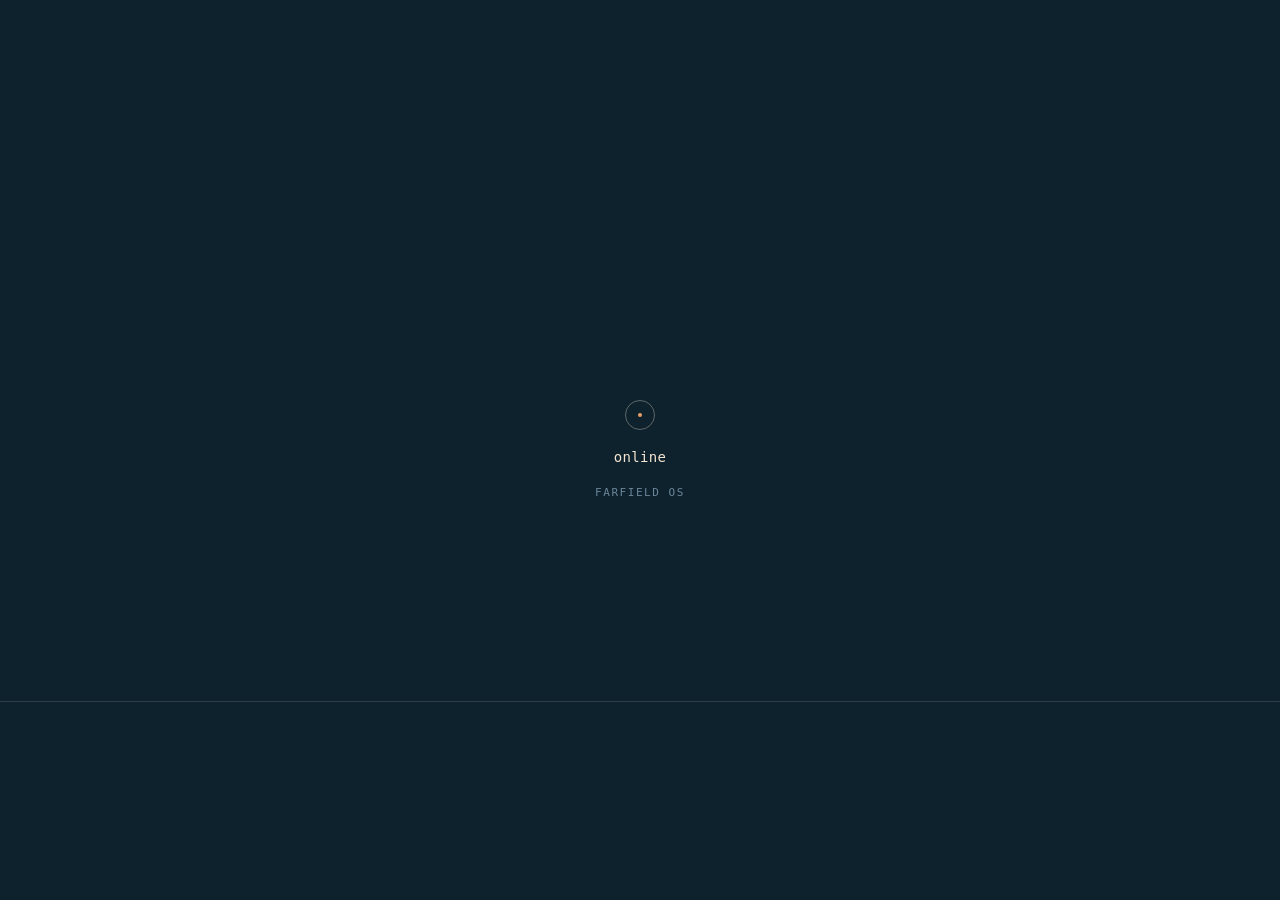
==== stack/homepage/index.html @ 6f4c8341 "rebrand: gnar → farfield os The bootstrap is now farfield os, styled per farfield's docs/BRAND.md ("" ====
<!doctype html>
<html lang="en">
<head>
    <meta charset="utf-8">
    <meta name="viewport" content="width=device-width, initial-scale=1">
    <title>online</title>
    <link rel="icon" href="data:image/svg+xml,<svg%20xmlns='http://www.w3.org/2000/svg'%20viewBox='0%200%2064%2064'><rect%20width='64'%20height='64'%20rx='12'%20fill='%230e222d'/><circle%20cx='32'%20cy='32'%20r='13'%20fill='none'%20stroke='%23f3e5d1'%20stroke-width='2'%20opacity='.8'/><circle%20cx='32'%20cy='32'%20r='3.5'%20fill='%23e59f67'/></svg>">
    <!-- farfield os default homepage — Deep Space field, one small signal.
         Self-contained: system mono stack, no font CDN. -->
    <style>
        html, body {
            margin: 0;
            height: 100%;
            background: #0e222d;
            color: #f3e5d1;
            font: 14px/1.4 "IBM Plex Mono", ui-monospace, SFMono-Regular, Menlo, Consolas, monospace;
        }
        main {
            position: relative;
            height: 100%;
            display: flex;
            flex-direction: column;
            align-items: center;
            justify-content: center;
            gap: 18px;
            overflow: hidden;
        }
        /* signal in field — a point inside one thin circle */
        .signal {
            width: 28px;
            height: 28px;
            border: 1px solid rgba(243, 229, 209, 0.35);
            border-radius: 50%;
            display: flex;
            align-items: center;
            justify-content: center;
        }
        .signal i {
            width: 4px;
            height: 4px;
            border-radius: 50%;
            background: #e59f67;
            animation: beacon 8s ease-in-out infinite;
        }
        .status { letter-spacing: 0.02em; }
        .meta {
            font-size: 11px;
            text-transform: uppercase;
            letter-spacing: 0.14em;
            color: #6a8699;
        }
        /* low horizon */
        .horizon {
            position: absolute;
            left: 0;
            right: 0;
            bottom: 22%;
            border-top: 1px solid rgba(243, 229, 209, 0.14);
        }
        @keyframes beacon {
            0%, 88%, 100% { opacity: 0.55; }
            94% { opacity: 1; }
        }
        @media (prefers-reduced-motion: reduce) {
            .signal i { animation: none; }
        }
    </style>
</head>
<body>
    <main>
        <div class="horizon"></div>
        <div class="signal"><i></i></div>
        <div class="status">online</div>
        <div class="meta">farfield os</div>
    </main>
</body>
</html>
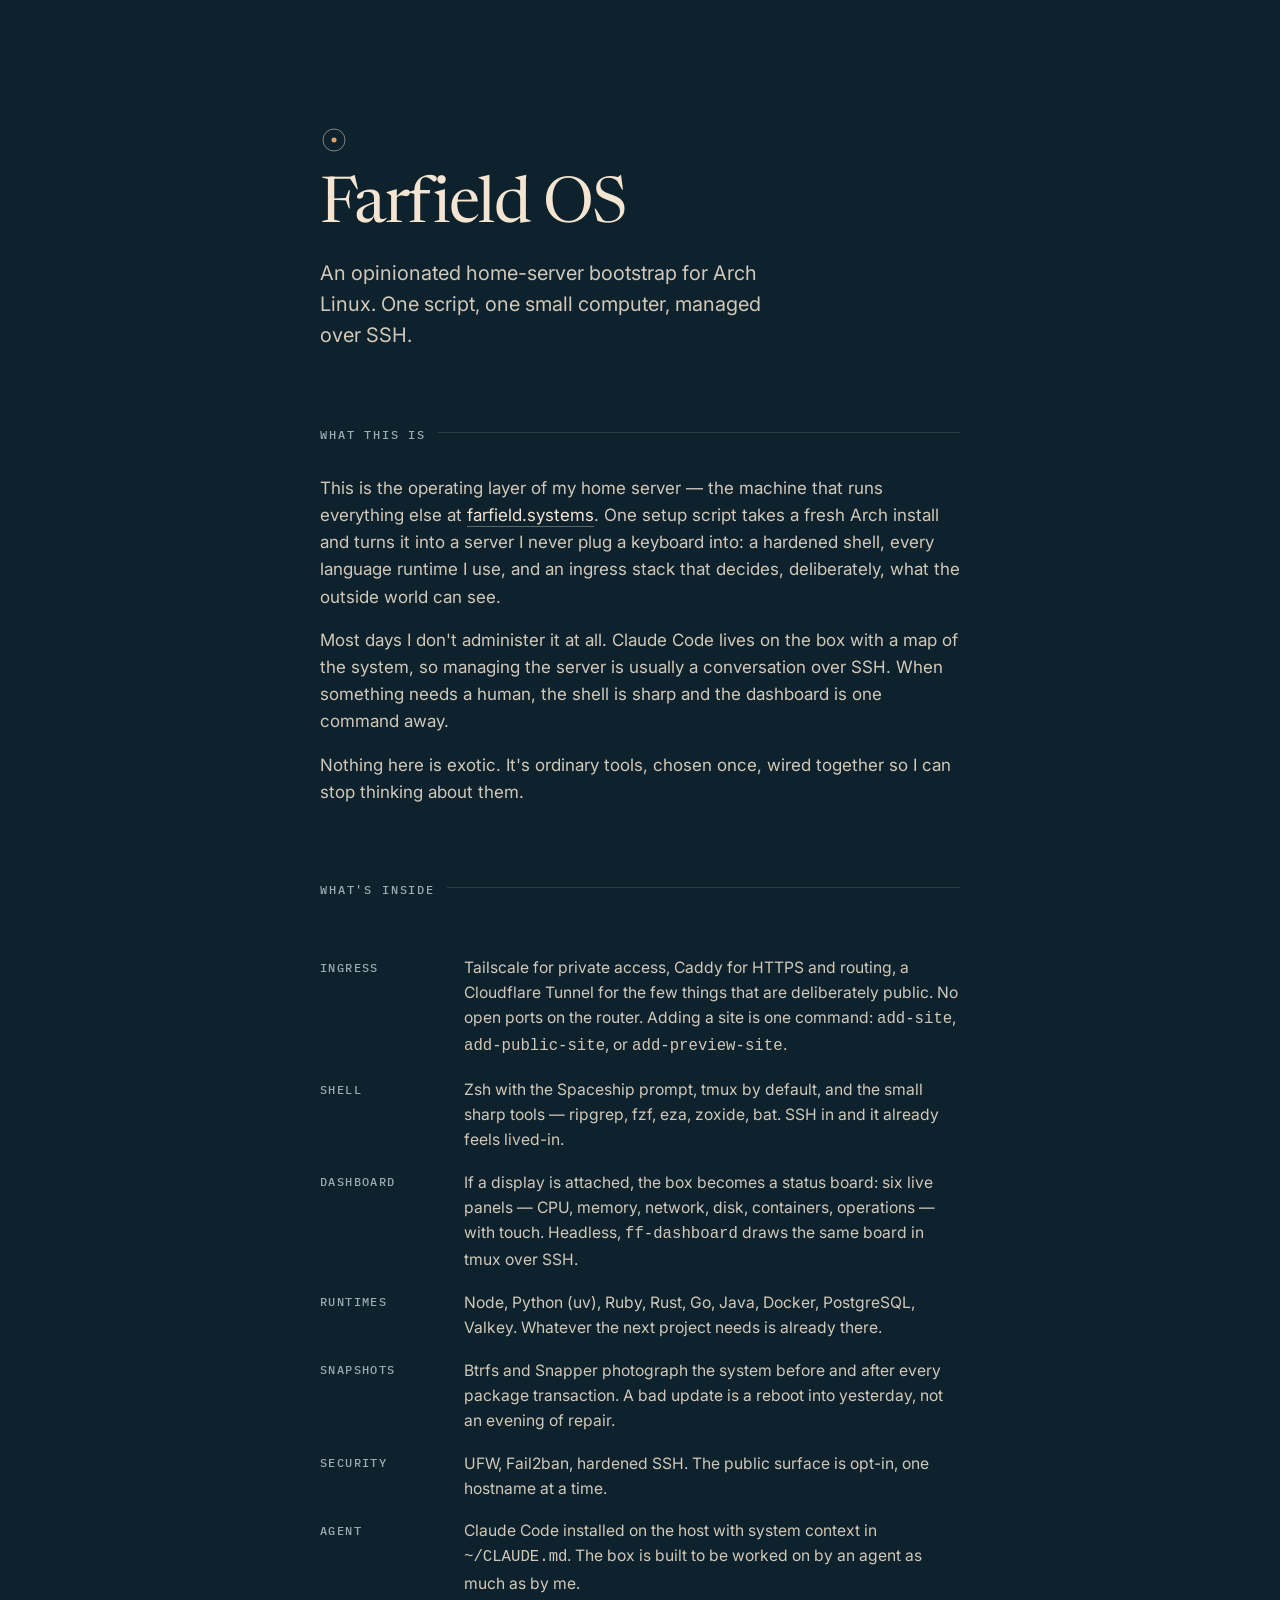
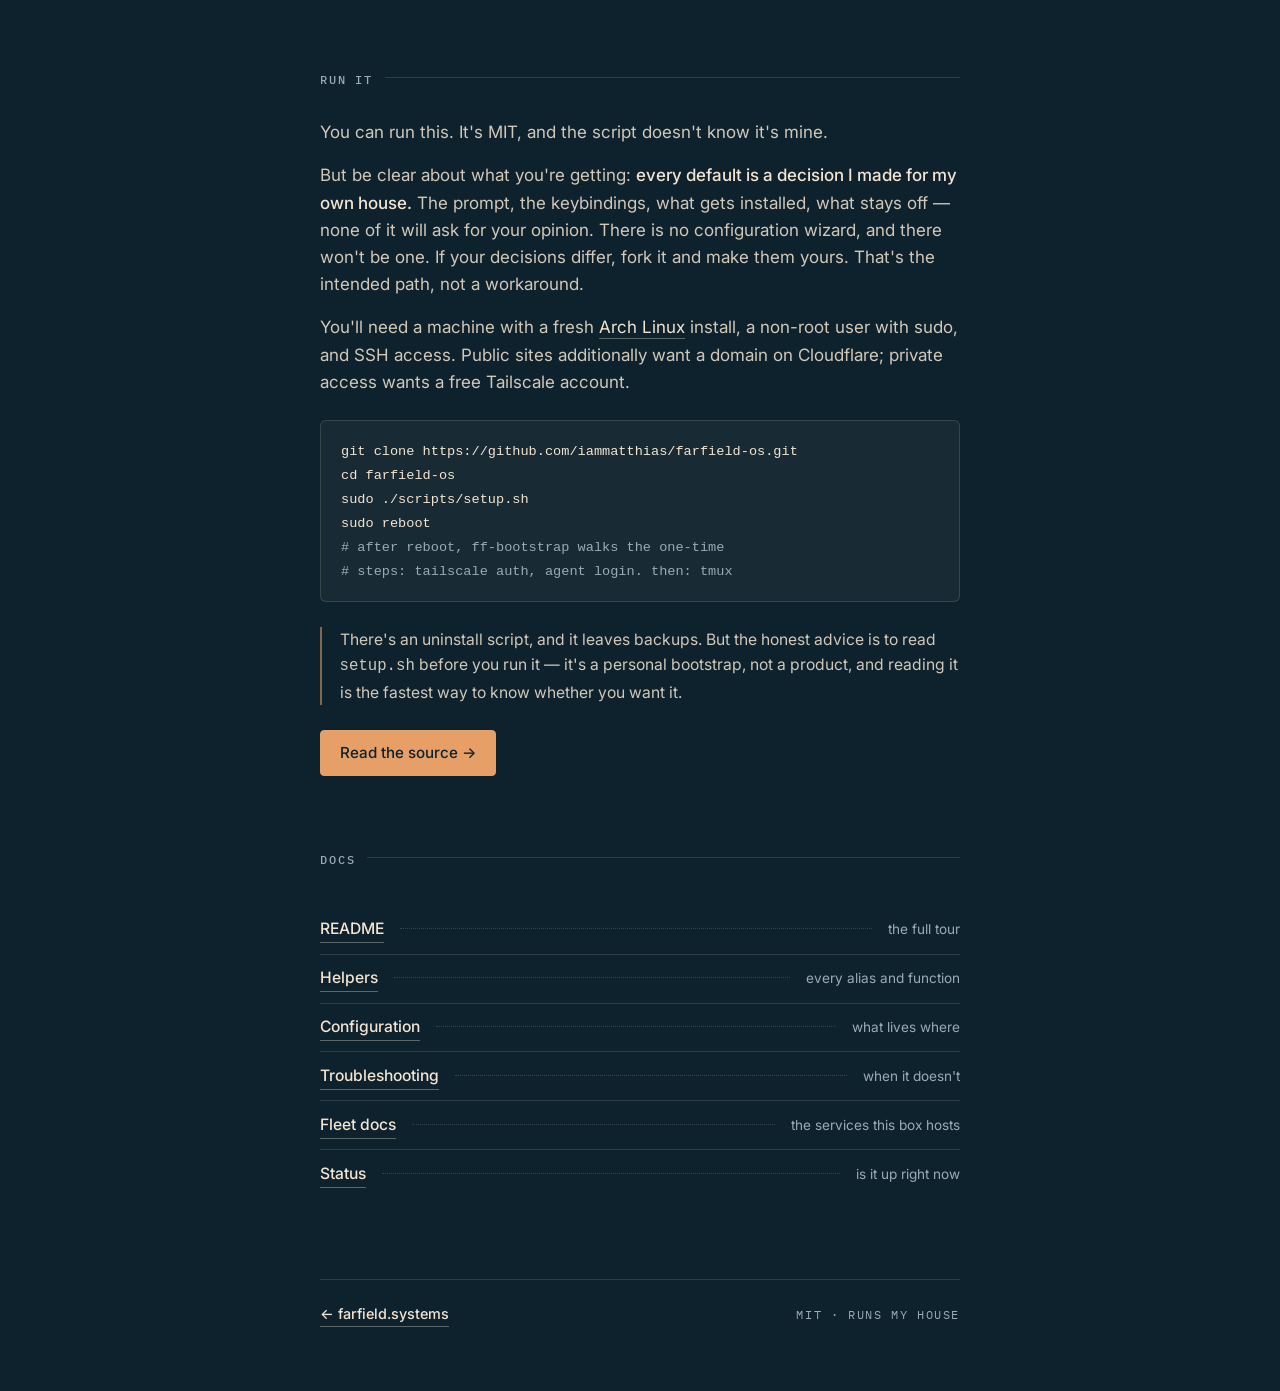
==== commit 1b39c948: "homepage: proper Farfield OS intro for os.farfield.systems Written by the farfield session in Matthi" ====
--- a/stack/homepage/index.html
+++ b/stack/homepage/index.html
@@ -1,77 +1,241 @@
-<!doctype html>
+<!DOCTYPE html>
 <html lang="en">
 <head>
-    <meta charset="utf-8">
-    <meta name="viewport" content="width=device-width, initial-scale=1">
-    <title>online</title>
-    <link rel="icon" href="data:image/svg+xml,<svg%20xmlns='http://www.w3.org/2000/svg'%20viewBox='0%200%2064%2064'><rect%20width='64'%20height='64'%20rx='12'%20fill='%230e222d'/><circle%20cx='32'%20cy='32'%20r='13'%20fill='none'%20stroke='%23f3e5d1'%20stroke-width='2'%20opacity='.8'/><circle%20cx='32'%20cy='32'%20r='3.5'%20fill='%23e59f67'/></svg>">
-    <!-- farfield os default homepage — Deep Space field, one small signal.
-         Self-contained: system mono stack, no font CDN. -->
-    <style>
-        html, body {
-            margin: 0;
-            height: 100%;
-            background: #0e222d;
-            color: #f3e5d1;
-            font: 14px/1.4 "IBM Plex Mono", ui-monospace, SFMono-Regular, Menlo, Consolas, monospace;
-        }
-        main {
-            position: relative;
-            height: 100%;
-            display: flex;
-            flex-direction: column;
-            align-items: center;
-            justify-content: center;
-            gap: 18px;
-            overflow: hidden;
-        }
-        /* signal in field — a point inside one thin circle */
-        .signal {
-            width: 28px;
-            height: 28px;
-            border: 1px solid rgba(243, 229, 209, 0.35);
-            border-radius: 50%;
-            display: flex;
-            align-items: center;
-            justify-content: center;
-        }
-        .signal i {
-            width: 4px;
-            height: 4px;
-            border-radius: 50%;
-            background: #e59f67;
-            animation: beacon 8s ease-in-out infinite;
-        }
-        .status { letter-spacing: 0.02em; }
-        .meta {
-            font-size: 11px;
-            text-transform: uppercase;
-            letter-spacing: 0.14em;
-            color: #6a8699;
-        }
-        /* low horizon */
-        .horizon {
-            position: absolute;
-            left: 0;
-            right: 0;
-            bottom: 22%;
-            border-top: 1px solid rgba(243, 229, 209, 0.14);
-        }
-        @keyframes beacon {
-            0%, 88%, 100% { opacity: 0.55; }
-            94% { opacity: 1; }
-        }
-        @media (prefers-reduced-motion: reduce) {
-            .signal i { animation: none; }
-        }
-    </style>
+<meta charset="UTF-8">
+<meta name="viewport" content="width=device-width,initial-scale=1,viewport-fit=cover">
+<meta name="theme-color" content="#0e222d">
+<title>Farfield OS</title>
+<link rel="icon" href="data:image/svg+xml,<svg%20xmlns='http://www.w3.org/2000/svg'%20viewBox='0%200%2064%2064'><rect%20width='64'%20height='64'%20rx='12'%20fill='%230e222d'/><circle%20cx='32'%20cy='32'%20r='13'%20fill='none'%20stroke='%23f3e5d1'%20stroke-width='2'%20opacity='.8'/><circle%20cx='32'%20cy='32'%20r='3.5'%20fill='%23e59f67'/></svg>">
+<meta name="description" content="Farfield OS — an opinionated home-server bootstrap for Arch Linux. One script turns a fresh install into a machine managed entirely over SSH: hardened shell, language runtimes, and an ingress stack that decides what the world can see.">
+<link rel="canonical" href="https://os.farfield.systems/">
+<meta property="og:type" content="website">
+<meta property="og:site_name" content="farfield">
+<meta property="og:url" content="https://os.farfield.systems/">
+<meta property="og:title" content="Farfield OS">
+<meta property="og:description" content="An opinionated home-server bootstrap for Arch Linux. One script, one small computer, managed over SSH.">
+<link rel="preconnect" href="https://fonts.googleapis.com">
+<link rel="preconnect" href="https://fonts.gstatic.com" crossorigin>
+<link rel="stylesheet" href="https://fonts.googleapis.com/css2?family=IBM+Plex+Mono:wght@400;500&family=Inter:wght@400;500&family=Newsreader:opsz,wght@6..72,400;6..72,500&display=swap">
+<style>
+  /* Plate mode: an editorial page on the Deep Space field. Newsreader for
+     the display lines, Inter for the reading, Plex Mono for the labels and
+     anything a terminal would say. Orange appears exactly once. */
+  *,*::before,*::after{margin:0;padding:0;box-sizing:border-box}
+  :root{
+    --space:#0e222d;
+    --paper:#f3e5d1;
+    --horizon:#e59f67;
+    --mist:#9babb3;
+    --border:rgba(243,229,209,.14);
+  }
+  html{scroll-behavior:smooth}
+  body{
+    background:var(--space);
+    color:var(--paper);
+    font-family:"Inter",system-ui,sans-serif;
+    font-size:1.0625rem;
+    line-height:1.6;
+    display:flex;
+    justify-content:center;
+    padding:clamp(3.5rem, 14vh, 9rem) clamp(1.25rem, 6vw, 4rem) 5rem;
+  }
+  main{width:100%;max-width:40rem;display:flex;flex-direction:column;gap:clamp(4rem, 9vh, 6.5rem)}
+
+  a{color:var(--paper);text-decoration:none;border-bottom:1px solid rgba(243,229,209,.35);padding-bottom:1px}
+  a:hover{border-color:rgba(243,229,209,.75)}
+  a:focus-visible{outline:2px solid var(--horizon);outline-offset:3px}
+
+  .motif{display:block;margin-bottom:1.4rem}
+  h1{
+    font-family:"Newsreader",Georgia,serif;
+    font-weight:400;
+    font-size:clamp(2.6rem, 8vw, 4rem);
+    line-height:.98;
+    letter-spacing:-.025em;
+    margin-bottom:1.2rem;
+  }
+  .lede{
+    font-size:clamp(1.1rem, 2.4vw, 1.25rem);
+    line-height:1.55;
+    color:rgba(243,229,209,.85);
+    max-width:34ch;
+    text-wrap:pretty;
+  }
+
+  h2{
+    font-family:"Newsreader",Georgia,serif;
+    font-weight:500;
+    font-size:clamp(1.5rem, 3.4vw, 1.9rem);
+    letter-spacing:-.02em;
+    line-height:1.1;
+    margin-bottom:1.1rem;
+  }
+  /* A section opens at its horizon: one fine rule, a mono coordinate label
+     above it. */
+  section{position:relative;border-top:1px solid var(--border);padding-top:2.6rem}
+  .coord{
+    position:absolute;
+    top:-.6em;left:0;
+    font-family:"IBM Plex Mono",ui-monospace,monospace;
+    font-size:.72rem;
+    font-weight:500;
+    letter-spacing:.16em;
+    text-transform:uppercase;
+    color:var(--mist);
+    background:var(--space);
+    padding-right:.75rem;
+  }
+  p+p{margin-top:1rem}
+  section p{color:rgba(243,229,209,.85);text-wrap:pretty}
+  section strong{color:var(--paper);font-weight:500}
+
+  /* The instrument list: mono labels down the left, plain sentences right. */
+  dl{display:grid;grid-template-columns:minmax(7.5rem,auto) 1fr;gap:1.1rem 1.5rem;margin-top:1.6rem}
+  dt{
+    font-family:"IBM Plex Mono",ui-monospace,monospace;
+    font-size:.72rem;
+    font-weight:500;
+    letter-spacing:.12em;
+    text-transform:uppercase;
+    color:var(--mist);
+    padding-top:.3em;
+  }
+  dd{color:rgba(243,229,209,.85);font-size:.98rem;text-wrap:pretty}
+  @media (max-width:34rem){
+    dl{grid-template-columns:1fr;gap:.2rem}
+    dt{padding-top:1rem}
+  }
+
+  pre{
+    font-family:"IBM Plex Mono",ui-monospace,monospace;
+    font-size:.85rem;
+    line-height:1.7;
+    color:var(--paper);
+    background:rgba(243,229,209,.045);
+    border:1px solid var(--border);
+    border-radius:6px;
+    padding:1.1rem 1.25rem;
+    overflow-x:auto;
+    margin:1.5rem 0;
+  }
+  pre .c{color:var(--mist)}
+
+  .aside{
+    border-left:2px solid rgba(229,159,103,.55);
+    padding-left:1.1rem;
+    margin-top:1.6rem;
+  }
+  .aside p{font-size:.98rem}
+
+  /* Docs: quiet rows, dotted survey lines, like the status page. */
+  .docs{list-style:none;margin-top:.4rem}
+  .docs li{display:flex;align-items:baseline;gap:1rem;padding:.65rem 0;border-bottom:1px solid var(--border)}
+  .docs li:last-child{border-bottom:0}
+  .docs a{font-weight:500;font-size:.98rem;white-space:nowrap}
+  .docs .line{flex:1;border-bottom:1px dotted rgba(243,229,209,.18);transform:translateY(-.3em)}
+  .docs .what{font-size:.85rem;color:var(--mist);text-align:right}
+  @media (max-width:34rem){
+    .docs .what{display:none}
+  }
+
+  .cta{
+    display:inline-block;
+    font-weight:500;
+    font-size:.95rem;
+    color:var(--space);
+    background:var(--horizon);
+    border:1px solid var(--horizon);
+    border-radius:4px;
+    padding:.6rem 1.2rem;
+    margin-top:1.6rem;
+  }
+  .cta:hover{background:#eeb183;border-color:#eeb183}
+  .cta:focus-visible{outline:2px solid var(--horizon);outline-offset:2px}
+
+  footer{
+    border-top:1px solid var(--border);
+    padding-top:1.4rem;
+    display:flex;flex-wrap:wrap;justify-content:space-between;align-items:baseline;gap:.6rem 1rem;
+  }
+  .foot-note{
+    font-family:"IBM Plex Mono",ui-monospace,monospace;
+    font-size:.72rem;letter-spacing:.14em;text-transform:uppercase;
+    color:var(--mist);white-space:nowrap;
+  }
+  footer a{white-space:nowrap;font-size:.9rem;font-weight:500}
+</style>
 </head>
 <body>
-    <main>
-        <div class="horizon"></div>
-        <div class="signal"><i></i></div>
-        <div class="status">online</div>
-        <div class="meta">farfield os</div>
-    </main>
+<main>
+  <header>
+    <svg class="motif" width="28" height="28" viewBox="0 0 28 28" aria-hidden="true">
+      <circle cx="14" cy="14" r="11" fill="none" stroke="#f3e5d1" stroke-width="1" opacity=".5"/>
+      <circle cx="14" cy="14" r="2.5" fill="#e59f67"/>
+    </svg>
+    <h1>Farfield&nbsp;OS</h1>
+    <p class="lede">An opinionated home-server bootstrap for Arch Linux. One script, one small computer, managed over SSH.</p>
+  </header>
+
+  <section>
+    <span class="coord">What this is</span>
+    <p>This is the operating layer of my home server — the machine that runs everything else at <a href="https://farfield.systems/">farfield.systems</a>. One setup script takes a fresh Arch install and turns it into a server I never plug a keyboard into: a hardened shell, every language runtime I use, and an ingress stack that decides, deliberately, what the outside world can see.</p>
+    <p>Most days I don't administer it at all. Claude Code lives on the box with a map of the system, so managing the server is usually a conversation over SSH. When something needs a human, the shell is sharp and the dashboard is one command away.</p>
+    <p>Nothing here is exotic. It's ordinary tools, chosen once, wired together so I can stop thinking about them.</p>
+  </section>
+
+  <section>
+    <span class="coord">What's inside</span>
+    <dl>
+      <dt>Ingress</dt>
+      <dd>Tailscale for private access, Caddy for HTTPS and routing, a Cloudflare Tunnel for the few things that are deliberately public. No open ports on the router. Adding a site is one command: <code>add-site</code>, <code>add-public-site</code>, or <code>add-preview-site</code>.</dd>
+      <dt>Shell</dt>
+      <dd>Zsh with the Spaceship prompt, tmux by default, and the small sharp tools — ripgrep, fzf, eza, zoxide, bat. SSH in and it already feels lived-in.</dd>
+      <dt>Dashboard</dt>
+      <dd>If a display is attached, the box becomes a status board: six live panels — CPU, memory, network, disk, containers, operations — with touch. Headless, <code>ff-dashboard</code> draws the same board in tmux over SSH.</dd>
+      <dt>Runtimes</dt>
+      <dd>Node, Python (uv), Ruby, Rust, Go, Java, Docker, PostgreSQL, Valkey. Whatever the next project needs is already there.</dd>
+      <dt>Snapshots</dt>
+      <dd>Btrfs and Snapper photograph the system before and after every package transaction. A bad update is a reboot into yesterday, not an evening of repair.</dd>
+      <dt>Security</dt>
+      <dd>UFW, Fail2ban, hardened SSH. The public surface is opt-in, one hostname at a time.</dd>
+      <dt>Agent</dt>
+      <dd>Claude Code installed on the host with system context in <code>~/CLAUDE.md</code>. The box is built to be worked on by an agent as much as by me.</dd>
+    </dl>
+  </section>
+
+  <section>
+    <span class="coord">Run it</span>
+    <p>You can run this. It's MIT, and the script doesn't know it's mine.</p>
+    <p>But be clear about what you're getting: <strong>every default is a decision I made for my own house.</strong> The prompt, the keybindings, what gets installed, what stays off — none of it will ask for your opinion. There is no configuration wizard, and there won't be one. If your decisions differ, fork it and make them yours. That's the intended path, not a workaround.</p>
+    <p>You'll need a machine with a fresh <a href="https://wiki.archlinux.org/title/Installation_guide">Arch Linux</a> install, a non-root user with sudo, and SSH access. Public sites additionally want a domain on Cloudflare; private access wants a free Tailscale account.</p>
+<pre><code>git clone https://github.com/iammatthias/farfield-os.git
+cd farfield-os
+sudo ./scripts/setup.sh
+sudo reboot
+<span class="c"># after reboot, ff-bootstrap walks the one-time
+# steps: tailscale auth, agent login. then: tmux</span></code></pre>
+    <div class="aside">
+      <p>There's an uninstall script, and it leaves backups. But the honest advice is to read <code>setup.sh</code> before you run it — it's a personal bootstrap, not a product, and reading it is the fastest way to know whether you want it.</p>
+    </div>
+    <a class="cta" href="https://github.com/iammatthias/farfield-os">Read the source&nbsp;&rarr;</a>
+  </section>
+
+  <section>
+    <span class="coord">Docs</span>
+    <ul class="docs">
+      <li><a href="https://github.com/iammatthias/farfield-os#readme">README</a><span class="line" aria-hidden="true"></span><span class="what">the full tour</span></li>
+      <li><a href="https://github.com/iammatthias/farfield-os/blob/main/docs/helpers.md">Helpers</a><span class="line" aria-hidden="true"></span><span class="what">every alias and function</span></li>
+      <li><a href="https://github.com/iammatthias/farfield-os/blob/main/docs/configuration.md">Configuration</a><span class="line" aria-hidden="true"></span><span class="what">what lives where</span></li>
+      <li><a href="https://github.com/iammatthias/farfield-os/blob/main/docs/troubleshooting.md">Troubleshooting</a><span class="line" aria-hidden="true"></span><span class="what">when it doesn't</span></li>
+      <li><a href="https://farfield.systems/docs/">Fleet docs</a><span class="line" aria-hidden="true"></span><span class="what">the services this box hosts</span></li>
+      <li><a href="https://farfield.systems/status">Status</a><span class="line" aria-hidden="true"></span><span class="what">is it up right now</span></li>
+    </ul>
+  </section>
+
+  <footer>
+    <a href="https://farfield.systems/">&larr; farfield.systems</a>
+    <span class="foot-note">MIT · runs my house</span>
+  </footer>
+</main>
 </body>
 </html>
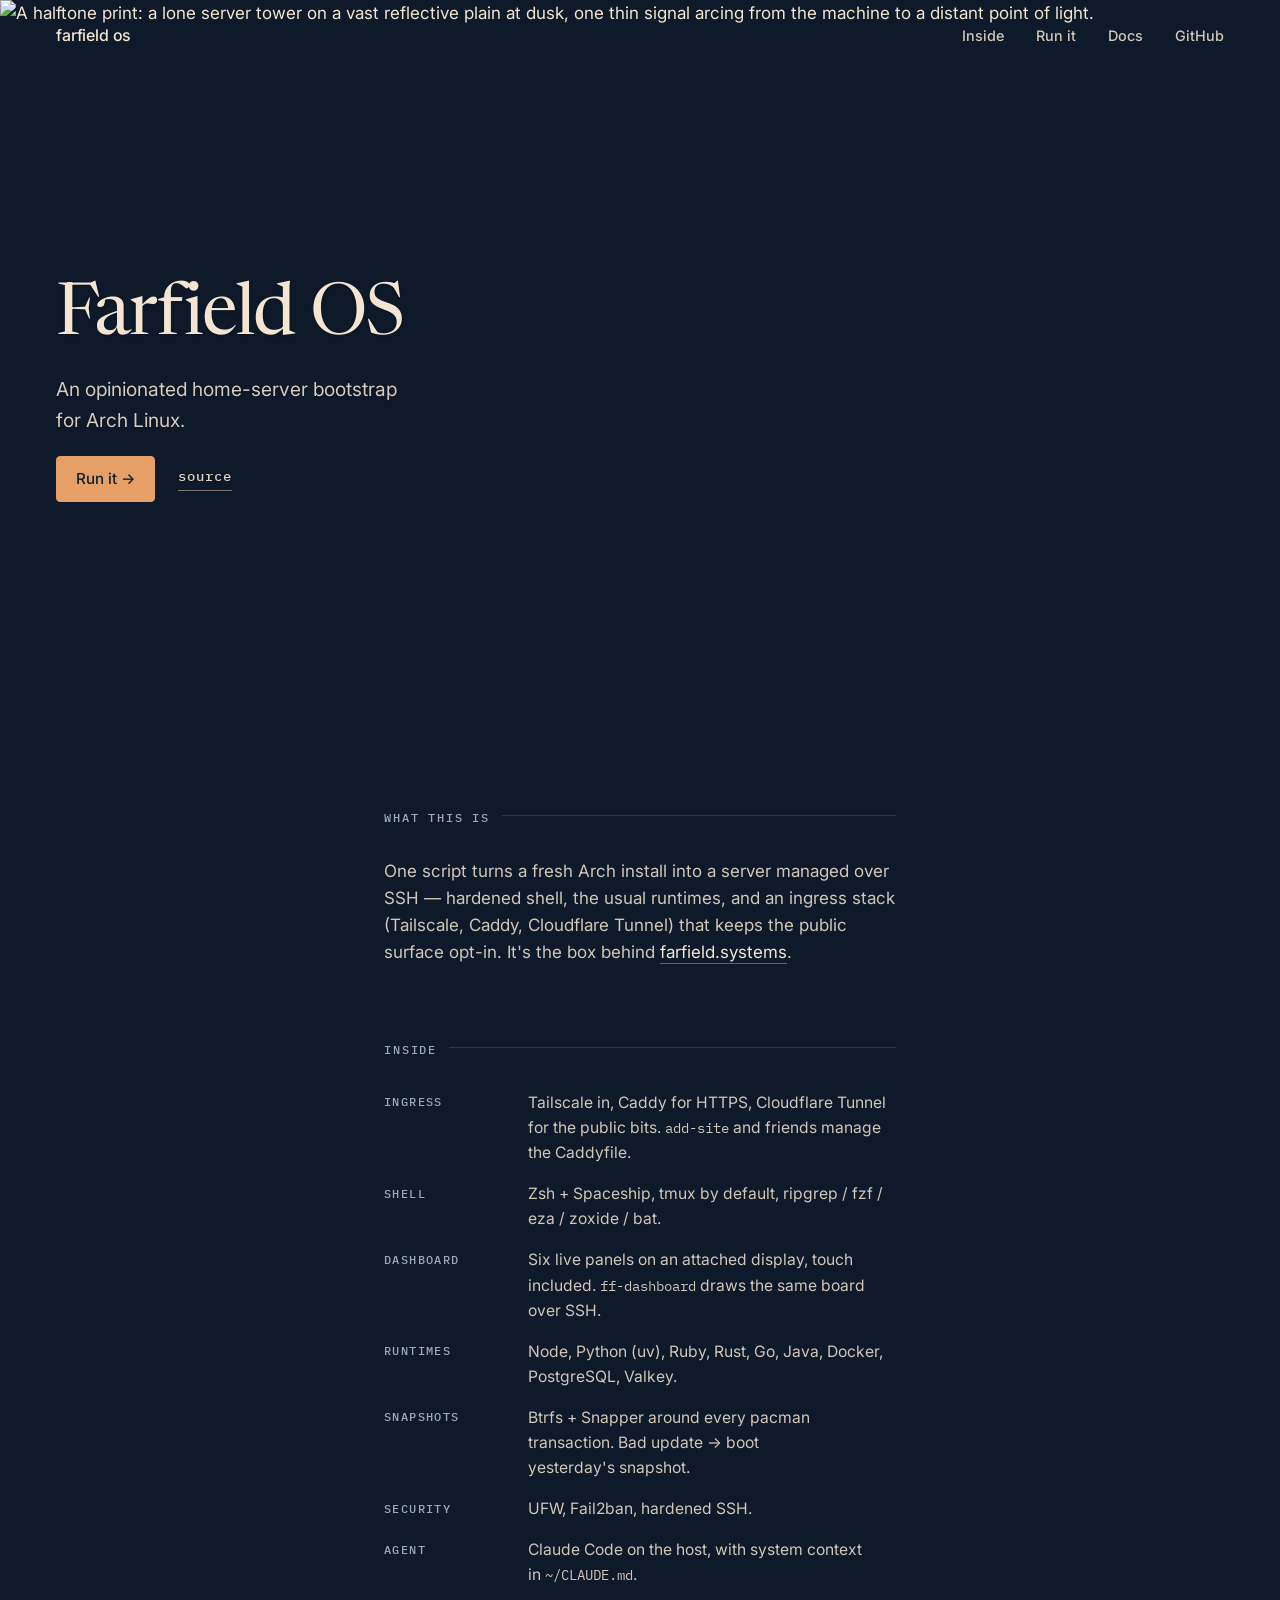
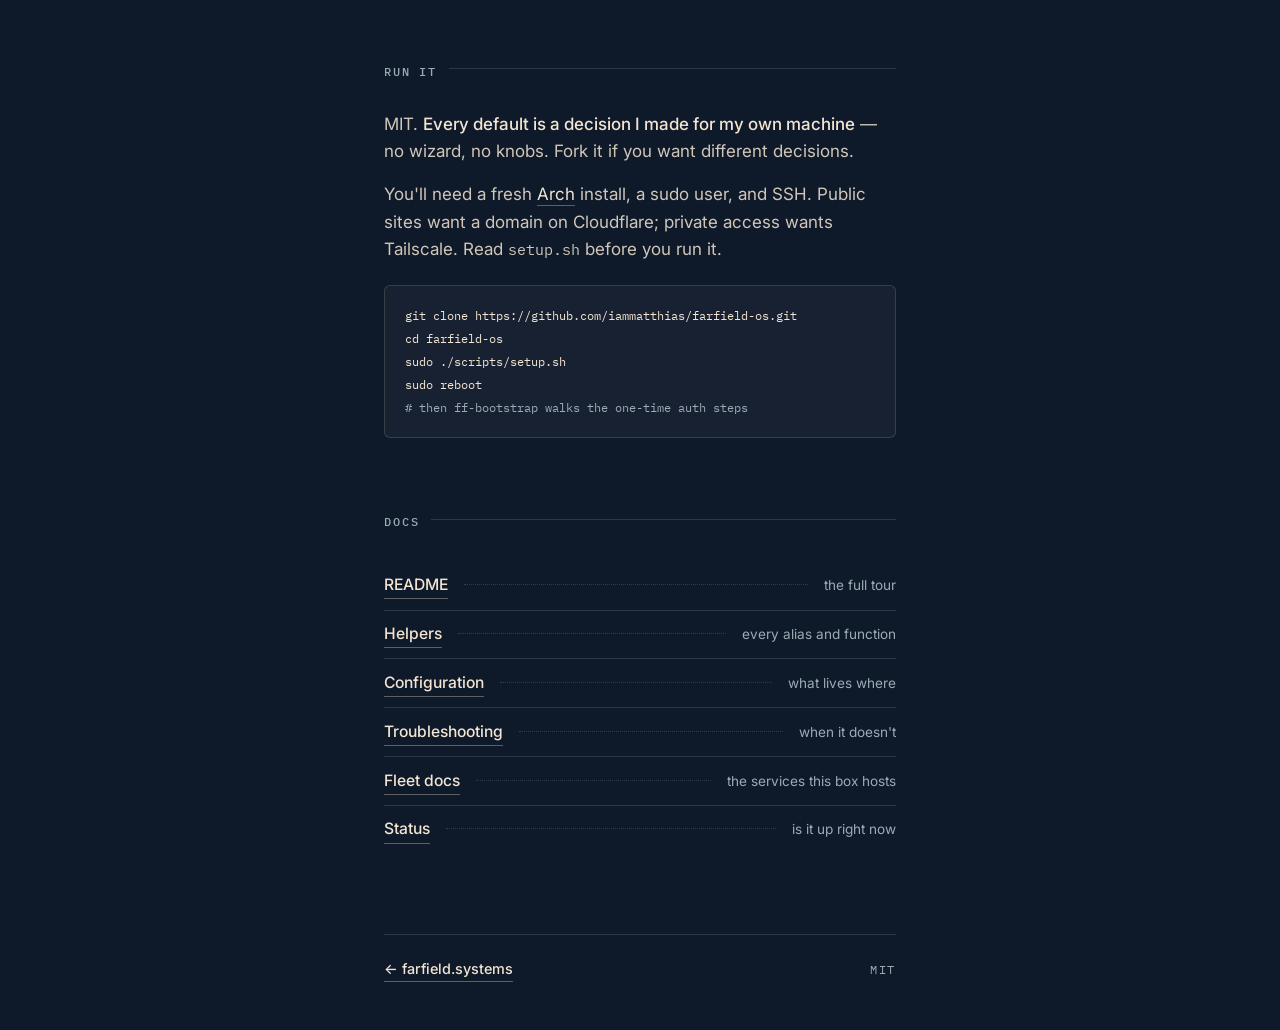
==== commit 62a80e52: "homepage v2: lander with full-bleed hero Matthias-directed iteration via the farfield session: trans" ====
--- a/stack/homepage/index.html
+++ b/stack/homepage/index.html
@@ -3,26 +3,28 @@
 <head>
 <meta charset="UTF-8">
 <meta name="viewport" content="width=device-width,initial-scale=1,viewport-fit=cover">
-<meta name="theme-color" content="#0e222d">
+<meta name="theme-color" content="#0e192a">
 <title>Farfield OS</title>
 <link rel="icon" href="data:image/svg+xml,<svg%20xmlns='http://www.w3.org/2000/svg'%20viewBox='0%200%2064%2064'><rect%20width='64'%20height='64'%20rx='12'%20fill='%230e222d'/><circle%20cx='32'%20cy='32'%20r='13'%20fill='none'%20stroke='%23f3e5d1'%20stroke-width='2'%20opacity='.8'/><circle%20cx='32'%20cy='32'%20r='3.5'%20fill='%23e59f67'/></svg>">
-<meta name="description" content="Farfield OS — an opinionated home-server bootstrap for Arch Linux. One script turns a fresh install into a machine managed entirely over SSH: hardened shell, language runtimes, and an ingress stack that decides what the world can see.">
+<meta name="description" content="Farfield OS — an opinionated home-server bootstrap for Arch Linux. One script, one small computer, managed over SSH.">
 <link rel="canonical" href="https://os.farfield.systems/">
 <meta property="og:type" content="website">
 <meta property="og:site_name" content="farfield">
 <meta property="og:url" content="https://os.farfield.systems/">
 <meta property="og:title" content="Farfield OS">
 <meta property="og:description" content="An opinionated home-server bootstrap for Arch Linux. One script, one small computer, managed over SSH.">
+<meta property="og:image" content="https://os.farfield.systems/hero.jpg">
+<meta property="og:image:width" content="1600">
+<meta property="og:image:height" content="640">
+<meta name="twitter:card" content="summary_large_image">
 <link rel="preconnect" href="https://fonts.googleapis.com">
 <link rel="preconnect" href="https://fonts.gstatic.com" crossorigin>
 <link rel="stylesheet" href="https://fonts.googleapis.com/css2?family=IBM+Plex+Mono:wght@400;500&family=Inter:wght@400;500&family=Newsreader:opsz,wght@6..72,400;6..72,500&display=swap">
 <style>
-  /* Plate mode: an editorial page on the Deep Space field. Newsreader for
-     the display lines, Inter for the reading, Plex Mono for the labels and
-     anything a terminal would say. Orange appears exactly once. */
   *,*::before,*::after{margin:0;padding:0;box-sizing:border-box}
   :root{
     --space:#0e222d;
+    --sky:#0e192a; /* sampled from the plate's upper field */
     --paper:#f3e5d1;
     --horizon:#e59f67;
     --mist:#9babb3;
@@ -30,75 +32,107 @@
   }
   html{scroll-behavior:smooth}
   body{
-    background:var(--space);
+    background:var(--sky);
     color:var(--paper);
     font-family:"Inter",system-ui,sans-serif;
     font-size:1.0625rem;
     line-height:1.6;
-    display:flex;
-    justify-content:center;
-    padding:clamp(3.5rem, 14vh, 9rem) clamp(1.25rem, 6vw, 4rem) 5rem;
-  }
-  main{width:100%;max-width:40rem;display:flex;flex-direction:column;gap:clamp(4rem, 9vh, 6.5rem)}
-
+  }
   a{color:var(--paper);text-decoration:none;border-bottom:1px solid rgba(243,229,209,.35);padding-bottom:1px}
   a:hover{border-color:rgba(243,229,209,.75)}
   a:focus-visible{outline:2px solid var(--horizon);outline-offset:3px}
 
-  .motif{display:block;margin-bottom:1.4rem}
+  /* ── nav: light enough that the landscape stays dominant ── */
+  nav{
+    position:absolute;top:0;left:0;right:0;z-index:2;
+    display:flex;justify-content:space-between;align-items:baseline;
+    gap:1rem;flex-wrap:wrap;
+    padding:1.4rem clamp(1.25rem, 5vw, 3.5rem);
+  }
+  .wordmark{font-weight:500;font-size:1rem;letter-spacing:-.01em;border:0}
+  nav ul{display:flex;gap:clamp(1rem, 3vw, 2rem);list-style:none;flex-wrap:wrap}
+  nav ul a{font-size:.9rem;font-weight:500;border:0;opacity:.85}
+  nav ul a:hover{opacity:1;border-bottom:1px solid rgba(243,229,209,.5)}
+
+  /* ── hero: the plate carries it ── */
+  .hero{position:relative;min-height:min(88vh, 46rem);display:flex;align-items:center}
+  .hero img{
+    position:absolute;inset:0;width:100%;height:100%;
+    object-fit:cover;object-position:46% 72%;
+    z-index:0;
+  }
+  .hero-copy{
+    position:relative;z-index:1;
+    padding:6rem clamp(1.25rem, 5vw, 3.5rem) 3rem;
+    max-width:34rem;
+    display:flex;flex-direction:column;align-items:flex-start;gap:1.3rem;
+  }
   h1{
     font-family:"Newsreader",Georgia,serif;
     font-weight:400;
-    font-size:clamp(2.6rem, 8vw, 4rem);
+    font-size:clamp(2.8rem, 7vw, 4.5rem);
     line-height:.98;
     letter-spacing:-.025em;
-    margin-bottom:1.2rem;
+    text-shadow:0 1px 3px rgba(8,14,26,.5);
   }
   .lede{
-    font-size:clamp(1.1rem, 2.4vw, 1.25rem);
-    line-height:1.55;
-    color:rgba(243,229,209,.85);
-    max-width:34ch;
+    font-size:clamp(1.05rem, 2vw, 1.2rem);
+    color:rgba(243,229,209,.88);
+    max-width:30ch;
     text-wrap:pretty;
-  }
-
-  h2{
-    font-family:"Newsreader",Georgia,serif;
-    font-weight:500;
-    font-size:clamp(1.5rem, 3.4vw, 1.9rem);
-    letter-spacing:-.02em;
-    line-height:1.1;
-    margin-bottom:1.1rem;
-  }
-  /* A section opens at its horizon: one fine rule, a mono coordinate label
-     above it. */
+    text-shadow:0 1px 2px rgba(8,14,26,.55);
+  }
+  .actions{display:flex;flex-wrap:wrap;align-items:center;gap:1.4rem}
+  .cta{
+    display:inline-block;font-weight:500;font-size:.95rem;
+    color:var(--space);background:var(--horizon);
+    border:1px solid var(--horizon);border-radius:4px;
+    padding:.6rem 1.2rem;
+  }
+  .cta:hover{background:#eeb183;border-color:#eeb183}
+  .cta:focus-visible{outline:2px solid var(--horizon);outline-offset:2px}
+  .alt{
+    font-family:"IBM Plex Mono",ui-monospace,monospace;
+    font-size:.85rem;font-weight:500;letter-spacing:.08em;
+    color:rgba(243,229,209,.92);
+    border-bottom:1px solid rgba(243,229,209,.45);padding-bottom:2px;
+    text-shadow:0 1px 2px rgba(8,14,26,.55);
+  }
+
+  /* Tall screens: copy on the flat field, the plate becomes the horizon
+     strip below it — the banner is a horizon already. */
+  @media (max-aspect-ratio: 1/1){
+    .hero{flex-direction:column;align-items:stretch;min-height:0}
+    /* Copy rides the flat field; the plate closes the hero as its horizon. */
+    .hero img{position:static;order:2;height:auto;aspect-ratio:1600/640;object-fit:cover;object-position:44% 60%}
+    .hero-copy{padding-top:7rem;padding-bottom:3.5rem;max-width:none}
+    h1,.lede,.alt{text-shadow:none}
+  }
+
+  /* ── sections ── */
+  main{
+    max-width:40rem;margin-inline:auto;
+    padding:1rem clamp(1.25rem, 6vw, 4rem) 5rem;
+    display:flex;flex-direction:column;gap:clamp(4rem, 9vh, 6rem);
+  }
+  main>:first-child{margin-top:clamp(3rem, 7vh, 5rem)}
   section{position:relative;border-top:1px solid var(--border);padding-top:2.6rem}
   .coord{
-    position:absolute;
-    top:-.6em;left:0;
-    font-family:"IBM Plex Mono",ui-monospace,monospace;
-    font-size:.72rem;
-    font-weight:500;
-    letter-spacing:.16em;
-    text-transform:uppercase;
-    color:var(--mist);
-    background:var(--space);
-    padding-right:.75rem;
+    position:absolute;top:-.6em;left:0;
+    font-family:"IBM Plex Mono",ui-monospace,monospace;
+    font-size:.72rem;font-weight:500;letter-spacing:.16em;text-transform:uppercase;
+    color:var(--mist);background:var(--sky);padding-right:.75rem;
   }
   p+p{margin-top:1rem}
   section p{color:rgba(243,229,209,.85);text-wrap:pretty}
   section strong{color:var(--paper);font-weight:500}
-
-  /* The instrument list: mono labels down the left, plain sentences right. */
-  dl{display:grid;grid-template-columns:minmax(7.5rem,auto) 1fr;gap:1.1rem 1.5rem;margin-top:1.6rem}
+  code{font-family:"IBM Plex Mono",ui-monospace,monospace;font-size:.88em}
+
+  dl{display:grid;grid-template-columns:minmax(7.5rem,auto) 1fr;gap:1rem 1.5rem}
   dt{
     font-family:"IBM Plex Mono",ui-monospace,monospace;
-    font-size:.72rem;
-    font-weight:500;
-    letter-spacing:.12em;
-    text-transform:uppercase;
-    color:var(--mist);
-    padding-top:.3em;
+    font-size:.72rem;font-weight:500;letter-spacing:.12em;text-transform:uppercase;
+    color:var(--mist);padding-top:.3em;
   }
   dd{color:rgba(243,229,209,.85);font-size:.98rem;text-wrap:pretty}
   @media (max-width:34rem){
@@ -108,53 +142,27 @@
 
   pre{
     font-family:"IBM Plex Mono",ui-monospace,monospace;
-    font-size:.85rem;
-    line-height:1.7;
-    color:var(--paper);
+    font-size:.85rem;line-height:1.7;color:var(--paper);
     background:rgba(243,229,209,.045);
-    border:1px solid var(--border);
-    border-radius:6px;
-    padding:1.1rem 1.25rem;
-    overflow-x:auto;
-    margin:1.5rem 0;
+    border:1px solid var(--border);border-radius:6px;
+    padding:1.1rem 1.25rem;overflow-x:auto;margin-top:1.4rem;
   }
   pre .c{color:var(--mist)}
 
-  .aside{
-    border-left:2px solid rgba(229,159,103,.55);
-    padding-left:1.1rem;
-    margin-top:1.6rem;
-  }
-  .aside p{font-size:.98rem}
-
-  /* Docs: quiet rows, dotted survey lines, like the status page. */
-  .docs{list-style:none;margin-top:.4rem}
+  .docs{list-style:none}
   .docs li{display:flex;align-items:baseline;gap:1rem;padding:.65rem 0;border-bottom:1px solid var(--border)}
   .docs li:last-child{border-bottom:0}
   .docs a{font-weight:500;font-size:.98rem;white-space:nowrap}
   .docs .line{flex:1;border-bottom:1px dotted rgba(243,229,209,.18);transform:translateY(-.3em)}
   .docs .what{font-size:.85rem;color:var(--mist);text-align:right}
-  @media (max-width:34rem){
-    .docs .what{display:none}
-  }
-
-  .cta{
-    display:inline-block;
-    font-weight:500;
-    font-size:.95rem;
-    color:var(--space);
-    background:var(--horizon);
-    border:1px solid var(--horizon);
-    border-radius:4px;
-    padding:.6rem 1.2rem;
-    margin-top:1.6rem;
-  }
-  .cta:hover{background:#eeb183;border-color:#eeb183}
-  .cta:focus-visible{outline:2px solid var(--horizon);outline-offset:2px}
+  @media (max-width:34rem){.docs .what{display:none}}
 
   footer{
-    border-top:1px solid var(--border);
-    padding-top:1.4rem;
+    max-width:40rem;margin-inline:auto;
+    padding:0 clamp(1.25rem, 6vw, 4rem) 3rem;
+  }
+  .foot-inner{
+    border-top:1px solid var(--border);padding-top:1.4rem;
     display:flex;flex-wrap:wrap;justify-content:space-between;align-items:baseline;gap:.6rem 1rem;
   }
   .foot-note{
@@ -166,61 +174,66 @@
 </style>
 </head>
 <body>
+<nav>
+  <a class="wordmark" href="/">farfield&nbsp;os</a>
+  <ul>
+    <li><a href="#inside">Inside</a></li>
+    <li><a href="#run">Run it</a></li>
+    <li><a href="#docs">Docs</a></li>
+    <li><a href="https://github.com/iammatthias/farfield-os">GitHub</a></li>
+  </ul>
+</nav>
+
+<header class="hero">
+  <img src="/hero.webp" alt="A halftone print: a lone server tower on a vast reflective plain at dusk, one thin signal arcing from the machine to a distant point of light." fetchpriority="high">
+  <div class="hero-copy">
+    <h1>Farfield&nbsp;OS</h1>
+    <p class="lede">An opinionated home-server bootstrap for Arch&nbsp;Linux.</p>
+    <div class="actions">
+      <a class="cta" href="#run">Run it&nbsp;&rarr;</a>
+      <a class="alt" href="https://github.com/iammatthias/farfield-os">source</a>
+    </div>
+  </div>
+</header>
+
 <main>
-  <header>
-    <svg class="motif" width="28" height="28" viewBox="0 0 28 28" aria-hidden="true">
-      <circle cx="14" cy="14" r="11" fill="none" stroke="#f3e5d1" stroke-width="1" opacity=".5"/>
-      <circle cx="14" cy="14" r="2.5" fill="#e59f67"/>
-    </svg>
-    <h1>Farfield&nbsp;OS</h1>
-    <p class="lede">An opinionated home-server bootstrap for Arch Linux. One script, one small computer, managed over SSH.</p>
-  </header>
-
   <section>
     <span class="coord">What this is</span>
-    <p>This is the operating layer of my home server — the machine that runs everything else at <a href="https://farfield.systems/">farfield.systems</a>. One setup script takes a fresh Arch install and turns it into a server I never plug a keyboard into: a hardened shell, every language runtime I use, and an ingress stack that decides, deliberately, what the outside world can see.</p>
-    <p>Most days I don't administer it at all. Claude Code lives on the box with a map of the system, so managing the server is usually a conversation over SSH. When something needs a human, the shell is sharp and the dashboard is one command away.</p>
-    <p>Nothing here is exotic. It's ordinary tools, chosen once, wired together so I can stop thinking about them.</p>
-  </section>
-
-  <section>
-    <span class="coord">What's inside</span>
+    <p>One script turns a fresh Arch install into a server managed over SSH — hardened shell, the usual runtimes, and an ingress stack (Tailscale, Caddy, Cloudflare&nbsp;Tunnel) that keeps the public surface opt-in. It's the box behind <a href="https://farfield.systems/">farfield.systems</a>.</p>
+  </section>
+
+  <section id="inside">
+    <span class="coord">Inside</span>
     <dl>
       <dt>Ingress</dt>
-      <dd>Tailscale for private access, Caddy for HTTPS and routing, a Cloudflare Tunnel for the few things that are deliberately public. No open ports on the router. Adding a site is one command: <code>add-site</code>, <code>add-public-site</code>, or <code>add-preview-site</code>.</dd>
+      <dd>Tailscale in, Caddy for HTTPS, Cloudflare Tunnel for the public bits. <code>add-site</code> and friends manage the Caddyfile.</dd>
       <dt>Shell</dt>
-      <dd>Zsh with the Spaceship prompt, tmux by default, and the small sharp tools — ripgrep, fzf, eza, zoxide, bat. SSH in and it already feels lived-in.</dd>
+      <dd>Zsh + Spaceship, tmux by default, ripgrep / fzf / eza / zoxide / bat.</dd>
       <dt>Dashboard</dt>
-      <dd>If a display is attached, the box becomes a status board: six live panels — CPU, memory, network, disk, containers, operations — with touch. Headless, <code>ff-dashboard</code> draws the same board in tmux over SSH.</dd>
+      <dd>Six live panels on an attached display, touch included. <code>ff-dashboard</code> draws the same board over SSH.</dd>
       <dt>Runtimes</dt>
-      <dd>Node, Python (uv), Ruby, Rust, Go, Java, Docker, PostgreSQL, Valkey. Whatever the next project needs is already there.</dd>
+      <dd>Node, Python (uv), Ruby, Rust, Go, Java, Docker, PostgreSQL, Valkey.</dd>
       <dt>Snapshots</dt>
-      <dd>Btrfs and Snapper photograph the system before and after every package transaction. A bad update is a reboot into yesterday, not an evening of repair.</dd>
+      <dd>Btrfs + Snapper around every pacman transaction. Bad update → boot yesterday's snapshot.</dd>
       <dt>Security</dt>
-      <dd>UFW, Fail2ban, hardened SSH. The public surface is opt-in, one hostname at a time.</dd>
+      <dd>UFW, Fail2ban, hardened SSH.</dd>
       <dt>Agent</dt>
-      <dd>Claude Code installed on the host with system context in <code>~/CLAUDE.md</code>. The box is built to be worked on by an agent as much as by me.</dd>
+      <dd>Claude Code on the host, with system context in <code>~/CLAUDE.md</code>.</dd>
     </dl>
   </section>
 
-  <section>
+  <section id="run">
     <span class="coord">Run it</span>
-    <p>You can run this. It's MIT, and the script doesn't know it's mine.</p>
-    <p>But be clear about what you're getting: <strong>every default is a decision I made for my own house.</strong> The prompt, the keybindings, what gets installed, what stays off — none of it will ask for your opinion. There is no configuration wizard, and there won't be one. If your decisions differ, fork it and make them yours. That's the intended path, not a workaround.</p>
-    <p>You'll need a machine with a fresh <a href="https://wiki.archlinux.org/title/Installation_guide">Arch Linux</a> install, a non-root user with sudo, and SSH access. Public sites additionally want a domain on Cloudflare; private access wants a free Tailscale account.</p>
+    <p>MIT. <strong>Every default is a decision I made for my own machine</strong> — no wizard, no knobs. Fork it if you want different decisions.</p>
+    <p>You'll need a fresh <a href="https://wiki.archlinux.org/title/Installation_guide">Arch</a> install, a sudo user, and SSH. Public sites want a domain on Cloudflare; private access wants Tailscale. Read <code>setup.sh</code> before you run it.</p>
 <pre><code>git clone https://github.com/iammatthias/farfield-os.git
 cd farfield-os
 sudo ./scripts/setup.sh
 sudo reboot
-<span class="c"># after reboot, ff-bootstrap walks the one-time
-# steps: tailscale auth, agent login. then: tmux</span></code></pre>
-    <div class="aside">
-      <p>There's an uninstall script, and it leaves backups. But the honest advice is to read <code>setup.sh</code> before you run it — it's a personal bootstrap, not a product, and reading it is the fastest way to know whether you want it.</p>
-    </div>
-    <a class="cta" href="https://github.com/iammatthias/farfield-os">Read the source&nbsp;&rarr;</a>
-  </section>
-
-  <section>
+<span class="c"># then ff-bootstrap walks the one-time auth steps</span></code></pre>
+  </section>
+
+  <section id="docs">
     <span class="coord">Docs</span>
     <ul class="docs">
       <li><a href="https://github.com/iammatthias/farfield-os#readme">README</a><span class="line" aria-hidden="true"></span><span class="what">the full tour</span></li>
@@ -231,11 +244,13 @@
       <li><a href="https://farfield.systems/status">Status</a><span class="line" aria-hidden="true"></span><span class="what">is it up right now</span></li>
     </ul>
   </section>
-
-  <footer>
+</main>
+
+<footer>
+  <div class="foot-inner">
     <a href="https://farfield.systems/">&larr; farfield.systems</a>
-    <span class="foot-note">MIT · runs my house</span>
-  </footer>
-</main>
+    <span class="foot-note">MIT</span>
+  </div>
+</footer>
 </body>
 </html>
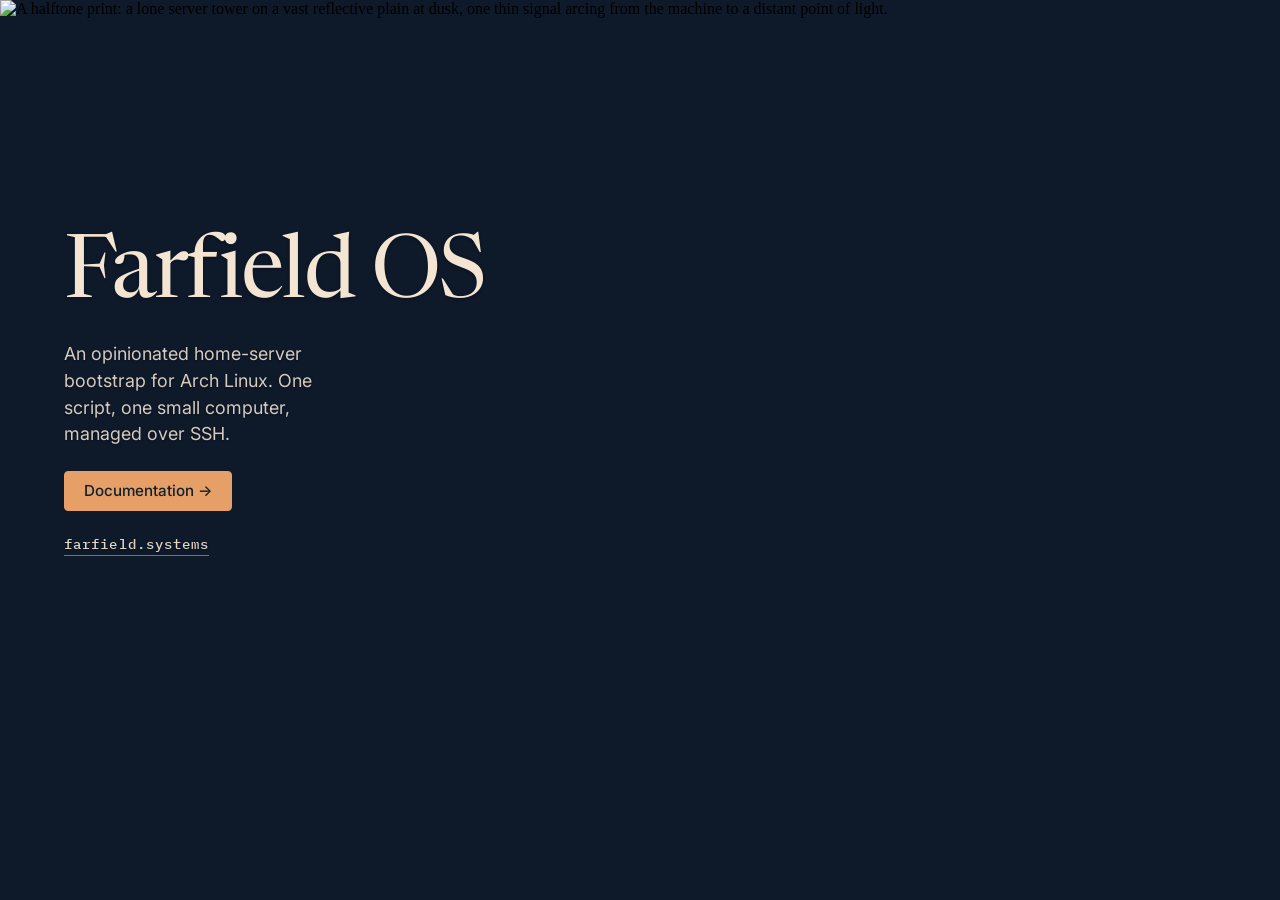
==== commit 4fd9bc49: "homepage v3: mirror apex — full-page plate, no scroll Matthias's direction via the farfield session:" ====
--- a/stack/homepage/index.html
+++ b/stack/homepage/index.html
@@ -21,236 +21,131 @@
 <link rel="preconnect" href="https://fonts.gstatic.com" crossorigin>
 <link rel="stylesheet" href="https://fonts.googleapis.com/css2?family=IBM+Plex+Mono:wght@400;500&family=Inter:wght@400;500&family=Newsreader:opsz,wght@6..72,400;6..72,500&display=swap">
 <style>
+  /* The apex pattern, on this box's own plate: the landscape carries the
+     page, one copy block in the open sky, two actions, nothing to scroll. */
   *,*::before,*::after{margin:0;padding:0;box-sizing:border-box}
   :root{
-    --space:#0e222d;
-    --sky:#0e192a; /* sampled from the plate's upper field */
-    --paper:#f3e5d1;
-    --horizon:#e59f67;
-    --mist:#9babb3;
-    --border:rgba(243,229,209,.14);
+    --ff-space:#0e222d;
+    --ff-paper:#f3e5d1;
+    --ff-horizon:#e59f67;
+    --ff-sky:#0e192a; /* sampled from the plate's upper field */
+    --font-display:"Newsreader",Georgia,serif;
+    --font-sans:"Inter",system-ui,sans-serif;
+    --font-mono:"IBM Plex Mono",ui-monospace,monospace;
   }
-  html{scroll-behavior:smooth}
-  body{
-    background:var(--sky);
-    color:var(--paper);
-    font-family:"Inter",system-ui,sans-serif;
-    font-size:1.0625rem;
-    line-height:1.6;
+  html,body{height:100%;width:100%}
+  body{background:var(--ff-sky);overflow:hidden}
+
+  /* The plate. Wide screens: full bleed, the server tower center, its
+     signal arcing to the edge. Tall screens: the banner holds the bottom of
+     the page at its own scale — it is a horizon already — and the flat
+     field above extends its sky. */
+  .plate{
+    position:fixed;inset:0;
+    width:100%;height:100%;
+    object-fit:cover;
+    object-position:46% 72%;
   }
-  a{color:var(--paper);text-decoration:none;border-bottom:1px solid rgba(243,229,209,.35);padding-bottom:1px}
-  a:hover{border-color:rgba(243,229,209,.75)}
-  a:focus-visible{outline:2px solid var(--horizon);outline-offset:3px}
+  @media (max-aspect-ratio: 9/10){
+    body{overflow:auto}
+    .plate{
+      top:auto;bottom:0;
+      height:auto;max-height:60vh;
+      object-fit:contain;object-position:bottom;
+      -webkit-mask-image:linear-gradient(to bottom,transparent 0,#000 12%);
+      mask-image:linear-gradient(to bottom,transparent 0,#000 12%);
+    }
+  }
 
-  /* ── nav: light enough that the landscape stays dominant ── */
-  nav{
-    position:absolute;top:0;left:0;right:0;z-index:2;
-    display:flex;justify-content:space-between;align-items:baseline;
-    gap:1rem;flex-wrap:wrap;
-    padding:1.4rem clamp(1.25rem, 5vw, 3.5rem);
+  /* Copy sits in the open left sky, away from the tower and the arc. */
+  .copy{
+    position:fixed;
+    top:clamp(4rem, 26vh, 19rem);
+    left:clamp(1.5rem, 5vw, 4.5rem);
+    right:clamp(1.25rem, 6vw, 6rem);
+    max-width:40ch;
+    display:flex;
+    flex-direction:column;
+    align-items:flex-start;
+    gap:1.4rem;
+    color:var(--ff-paper);
   }
-  .wordmark{font-weight:500;font-size:1rem;letter-spacing:-.01em;border:0}
-  nav ul{display:flex;gap:clamp(1rem, 3vw, 2rem);list-style:none;flex-wrap:wrap}
-  nav ul a{font-size:.9rem;font-weight:500;border:0;opacity:.85}
-  nav ul a:hover{opacity:1;border-bottom:1px solid rgba(243,229,209,.5)}
+  @media (max-aspect-ratio: 9/10){
+    .copy{
+      position:static;
+      max-width:40ch;
+      padding:calc(env(safe-area-inset-top) + 3.5rem) 7vw 0;
+    }
+  }
 
-  /* ── hero: the plate carries it ── */
-  .hero{position:relative;min-height:min(88vh, 46rem);display:flex;align-items:center}
-  .hero img{
-    position:absolute;inset:0;width:100%;height:100%;
-    object-fit:cover;object-position:46% 72%;
-    z-index:0;
-  }
-  .hero-copy{
-    position:relative;z-index:1;
-    padding:6rem clamp(1.25rem, 5vw, 3.5rem) 3rem;
-    max-width:34rem;
-    display:flex;flex-direction:column;align-items:flex-start;gap:1.3rem;
-  }
   h1{
-    font-family:"Newsreader",Georgia,serif;
+    font-family:var(--font-display);
     font-weight:400;
-    font-size:clamp(2.8rem, 7vw, 4.5rem);
-    line-height:.98;
+    font-size:clamp(3rem, 8vw, 5.5rem);
+    line-height:.96;
     letter-spacing:-.025em;
+    text-wrap:balance;
     text-shadow:0 1px 3px rgba(8,14,26,.5);
   }
   .lede{
-    font-size:clamp(1.05rem, 2vw, 1.2rem);
+    font-family:var(--font-sans);
+    font-weight:400;
+    font-size:clamp(1rem, 1.4vw, 1.3rem);
+    line-height:1.5;
     color:rgba(243,229,209,.88);
-    max-width:30ch;
+    max-width:36ch;
     text-wrap:pretty;
     text-shadow:0 1px 2px rgba(8,14,26,.55);
   }
-  .actions{display:flex;flex-wrap:wrap;align-items:center;gap:1.4rem}
-  .cta{
-    display:inline-block;font-weight:500;font-size:.95rem;
-    color:var(--space);background:var(--horizon);
-    border:1px solid var(--horizon);border-radius:4px;
+  .actions{
+    display:flex;
+    flex-wrap:wrap;
+    align-items:center;
+    gap:1.5rem;
+  }
+  .button-primary{
+    font-family:var(--font-sans);
+    font-weight:500;
+    font-size:.95rem;
+    color:var(--ff-space);
+    background:var(--ff-horizon);
+    border:1px solid var(--ff-horizon);
+    border-radius:4px;
     padding:.6rem 1.2rem;
+    text-decoration:none;
+    text-shadow:none;
+    transition:background 140ms ease-out,border-color 140ms ease-out;
   }
-  .cta:hover{background:#eeb183;border-color:#eeb183}
-  .cta:focus-visible{outline:2px solid var(--horizon);outline-offset:2px}
-  .alt{
-    font-family:"IBM Plex Mono",ui-monospace,monospace;
-    font-size:.85rem;font-weight:500;letter-spacing:.08em;
+  .button-primary:hover{background:#eeb183;border-color:#eeb183}
+  .button-primary:focus-visible{outline:2px solid var(--ff-horizon);outline-offset:2px}
+  .alt-link{
+    font-family:var(--font-mono);
+    font-size:.85rem;
+    font-weight:500;
+    letter-spacing:.08em;
     color:rgba(243,229,209,.92);
-    border-bottom:1px solid rgba(243,229,209,.45);padding-bottom:2px;
+    text-decoration:none;
+    border-bottom:1px solid rgba(243,229,209,.45);
+    padding-bottom:2px;
     text-shadow:0 1px 2px rgba(8,14,26,.55);
+    transition:color 140ms ease-out,border-color 140ms ease-out;
   }
-
-  /* Tall screens: copy on the flat field, the plate becomes the horizon
-     strip below it — the banner is a horizon already. */
-  @media (max-aspect-ratio: 1/1){
-    .hero{flex-direction:column;align-items:stretch;min-height:0}
-    /* Copy rides the flat field; the plate closes the hero as its horizon. */
-    .hero img{position:static;order:2;height:auto;aspect-ratio:1600/640;object-fit:cover;object-position:44% 60%}
-    .hero-copy{padding-top:7rem;padding-bottom:3.5rem;max-width:none}
-    h1,.lede,.alt{text-shadow:none}
+  .alt-link:hover{color:var(--ff-paper);border-color:rgba(243,229,209,.8)}
+  .alt-link:focus-visible{outline:2px solid var(--ff-horizon);outline-offset:3px}
+  @media (max-aspect-ratio: 9/10){
+    h1,.lede,.alt-link{text-shadow:none}
   }
-
-  /* ── sections ── */
-  main{
-    max-width:40rem;margin-inline:auto;
-    padding:1rem clamp(1.25rem, 6vw, 4rem) 5rem;
-    display:flex;flex-direction:column;gap:clamp(4rem, 9vh, 6rem);
-  }
-  main>:first-child{margin-top:clamp(3rem, 7vh, 5rem)}
-  section{position:relative;border-top:1px solid var(--border);padding-top:2.6rem}
-  .coord{
-    position:absolute;top:-.6em;left:0;
-    font-family:"IBM Plex Mono",ui-monospace,monospace;
-    font-size:.72rem;font-weight:500;letter-spacing:.16em;text-transform:uppercase;
-    color:var(--mist);background:var(--sky);padding-right:.75rem;
-  }
-  p+p{margin-top:1rem}
-  section p{color:rgba(243,229,209,.85);text-wrap:pretty}
-  section strong{color:var(--paper);font-weight:500}
-  code{font-family:"IBM Plex Mono",ui-monospace,monospace;font-size:.88em}
-
-  dl{display:grid;grid-template-columns:minmax(7.5rem,auto) 1fr;gap:1rem 1.5rem}
-  dt{
-    font-family:"IBM Plex Mono",ui-monospace,monospace;
-    font-size:.72rem;font-weight:500;letter-spacing:.12em;text-transform:uppercase;
-    color:var(--mist);padding-top:.3em;
-  }
-  dd{color:rgba(243,229,209,.85);font-size:.98rem;text-wrap:pretty}
-  @media (max-width:34rem){
-    dl{grid-template-columns:1fr;gap:.2rem}
-    dt{padding-top:1rem}
-  }
-
-  pre{
-    font-family:"IBM Plex Mono",ui-monospace,monospace;
-    font-size:.85rem;line-height:1.7;color:var(--paper);
-    background:rgba(243,229,209,.045);
-    border:1px solid var(--border);border-radius:6px;
-    padding:1.1rem 1.25rem;overflow-x:auto;margin-top:1.4rem;
-  }
-  pre .c{color:var(--mist)}
-
-  .docs{list-style:none}
-  .docs li{display:flex;align-items:baseline;gap:1rem;padding:.65rem 0;border-bottom:1px solid var(--border)}
-  .docs li:last-child{border-bottom:0}
-  .docs a{font-weight:500;font-size:.98rem;white-space:nowrap}
-  .docs .line{flex:1;border-bottom:1px dotted rgba(243,229,209,.18);transform:translateY(-.3em)}
-  .docs .what{font-size:.85rem;color:var(--mist);text-align:right}
-  @media (max-width:34rem){.docs .what{display:none}}
-
-  footer{
-    max-width:40rem;margin-inline:auto;
-    padding:0 clamp(1.25rem, 6vw, 4rem) 3rem;
-  }
-  .foot-inner{
-    border-top:1px solid var(--border);padding-top:1.4rem;
-    display:flex;flex-wrap:wrap;justify-content:space-between;align-items:baseline;gap:.6rem 1rem;
-  }
-  .foot-note{
-    font-family:"IBM Plex Mono",ui-monospace,monospace;
-    font-size:.72rem;letter-spacing:.14em;text-transform:uppercase;
-    color:var(--mist);white-space:nowrap;
-  }
-  footer a{white-space:nowrap;font-size:.9rem;font-weight:500}
 </style>
 </head>
 <body>
-<nav>
-  <a class="wordmark" href="/">farfield&nbsp;os</a>
-  <ul>
-    <li><a href="#inside">Inside</a></li>
-    <li><a href="#run">Run it</a></li>
-    <li><a href="#docs">Docs</a></li>
-    <li><a href="https://github.com/iammatthias/farfield-os">GitHub</a></li>
-  </ul>
-</nav>
-
-<header class="hero">
-  <img src="/hero.webp" alt="A halftone print: a lone server tower on a vast reflective plain at dusk, one thin signal arcing from the machine to a distant point of light." fetchpriority="high">
-  <div class="hero-copy">
-    <h1>Farfield&nbsp;OS</h1>
-    <p class="lede">An opinionated home-server bootstrap for Arch&nbsp;Linux.</p>
-    <div class="actions">
-      <a class="cta" href="#run">Run it&nbsp;&rarr;</a>
-      <a class="alt" href="https://github.com/iammatthias/farfield-os">source</a>
-    </div>
-  </div>
-</header>
-
-<main>
-  <section>
-    <span class="coord">What this is</span>
-    <p>One script turns a fresh Arch install into a server managed over SSH — hardened shell, the usual runtimes, and an ingress stack (Tailscale, Caddy, Cloudflare&nbsp;Tunnel) that keeps the public surface opt-in. It's the box behind <a href="https://farfield.systems/">farfield.systems</a>.</p>
-  </section>
-
-  <section id="inside">
-    <span class="coord">Inside</span>
-    <dl>
-      <dt>Ingress</dt>
-      <dd>Tailscale in, Caddy for HTTPS, Cloudflare Tunnel for the public bits. <code>add-site</code> and friends manage the Caddyfile.</dd>
-      <dt>Shell</dt>
-      <dd>Zsh + Spaceship, tmux by default, ripgrep / fzf / eza / zoxide / bat.</dd>
-      <dt>Dashboard</dt>
-      <dd>Six live panels on an attached display, touch included. <code>ff-dashboard</code> draws the same board over SSH.</dd>
-      <dt>Runtimes</dt>
-      <dd>Node, Python (uv), Ruby, Rust, Go, Java, Docker, PostgreSQL, Valkey.</dd>
-      <dt>Snapshots</dt>
-      <dd>Btrfs + Snapper around every pacman transaction. Bad update → boot yesterday's snapshot.</dd>
-      <dt>Security</dt>
-      <dd>UFW, Fail2ban, hardened SSH.</dd>
-      <dt>Agent</dt>
-      <dd>Claude Code on the host, with system context in <code>~/CLAUDE.md</code>.</dd>
-    </dl>
-  </section>
-
-  <section id="run">
-    <span class="coord">Run it</span>
-    <p>MIT. <strong>Every default is a decision I made for my own machine</strong> — no wizard, no knobs. Fork it if you want different decisions.</p>
-    <p>You'll need a fresh <a href="https://wiki.archlinux.org/title/Installation_guide">Arch</a> install, a sudo user, and SSH. Public sites want a domain on Cloudflare; private access wants Tailscale. Read <code>setup.sh</code> before you run it.</p>
-<pre><code>git clone https://github.com/iammatthias/farfield-os.git
-cd farfield-os
-sudo ./scripts/setup.sh
-sudo reboot
-<span class="c"># then ff-bootstrap walks the one-time auth steps</span></code></pre>
-  </section>
-
-  <section id="docs">
-    <span class="coord">Docs</span>
-    <ul class="docs">
-      <li><a href="https://github.com/iammatthias/farfield-os#readme">README</a><span class="line" aria-hidden="true"></span><span class="what">the full tour</span></li>
-      <li><a href="https://github.com/iammatthias/farfield-os/blob/main/docs/helpers.md">Helpers</a><span class="line" aria-hidden="true"></span><span class="what">every alias and function</span></li>
-      <li><a href="https://github.com/iammatthias/farfield-os/blob/main/docs/configuration.md">Configuration</a><span class="line" aria-hidden="true"></span><span class="what">what lives where</span></li>
-      <li><a href="https://github.com/iammatthias/farfield-os/blob/main/docs/troubleshooting.md">Troubleshooting</a><span class="line" aria-hidden="true"></span><span class="what">when it doesn't</span></li>
-      <li><a href="https://farfield.systems/docs/">Fleet docs</a><span class="line" aria-hidden="true"></span><span class="what">the services this box hosts</span></li>
-      <li><a href="https://farfield.systems/status">Status</a><span class="line" aria-hidden="true"></span><span class="what">is it up right now</span></li>
-    </ul>
-  </section>
+<img class="plate" src="/hero.webp" alt="A halftone print: a lone server tower on a vast reflective plain at dusk, one thin signal arcing from the machine to a distant point of light." fetchpriority="high">
+<main class="copy">
+  <h1>Farfield&nbsp;OS</h1>
+  <p class="lede">An opinionated home-server bootstrap for Arch&nbsp;Linux. One script, one small computer, managed over&nbsp;SSH.</p>
+  <nav class="actions" aria-label="Primary">
+    <a class="button-primary" href="https://github.com/iammatthias/farfield-os#readme">Documentation&nbsp;&rarr;</a>
+    <a class="alt-link" href="https://farfield.systems/">farfield.systems</a>
+  </nav>
 </main>
-
-<footer>
-  <div class="foot-inner">
-    <a href="https://farfield.systems/">&larr; farfield.systems</a>
-    <span class="foot-note">MIT</span>
-  </div>
-</footer>
 </body>
 </html>
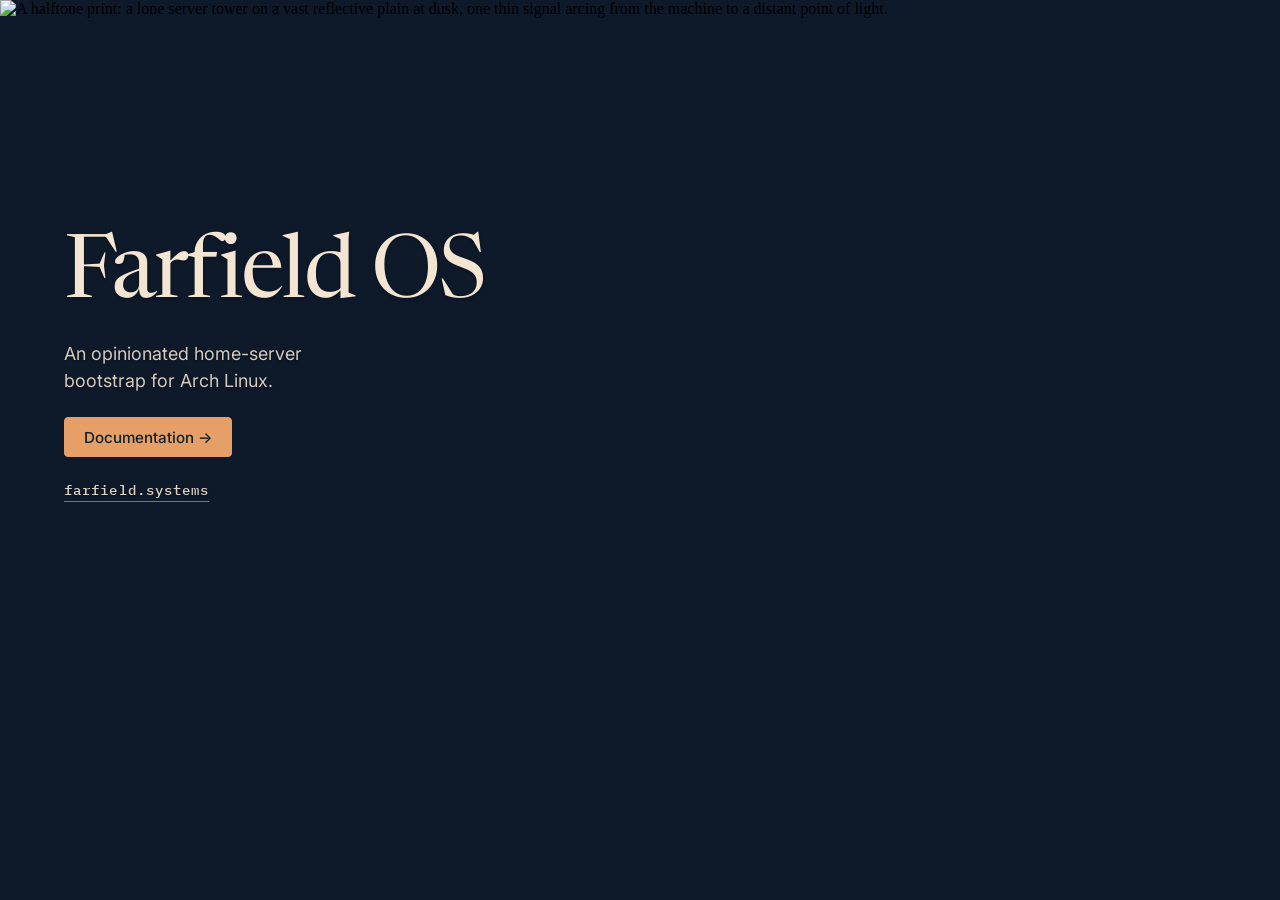
==== commit 185f9c19: "docs/lander: defeat sticky mobile caches; trim lander lede The zone's 4h browser-TTL override made t" ====
--- a/stack/homepage/index.html
+++ b/stack/homepage/index.html
@@ -6,13 +6,13 @@
 <meta name="theme-color" content="#0e192a">
 <title>Farfield OS</title>
 <link rel="icon" href="data:image/svg+xml,<svg%20xmlns='http://www.w3.org/2000/svg'%20viewBox='0%200%2064%2064'><rect%20width='64'%20height='64'%20rx='12'%20fill='%230e222d'/><circle%20cx='32'%20cy='32'%20r='13'%20fill='none'%20stroke='%23f3e5d1'%20stroke-width='2'%20opacity='.8'/><circle%20cx='32'%20cy='32'%20r='3.5'%20fill='%23e59f67'/></svg>">
-<meta name="description" content="Farfield OS — an opinionated home-server bootstrap for Arch Linux. One script, one small computer, managed over SSH.">
+<meta name="description" content="Farfield OS — an opinionated home-server bootstrap for Arch Linux.">
 <link rel="canonical" href="https://os.farfield.systems/">
 <meta property="og:type" content="website">
 <meta property="og:site_name" content="farfield">
 <meta property="og:url" content="https://os.farfield.systems/">
 <meta property="og:title" content="Farfield OS">
-<meta property="og:description" content="An opinionated home-server bootstrap for Arch Linux. One script, one small computer, managed over SSH.">
+<meta property="og:description" content="An opinionated home-server bootstrap for Arch Linux.">
 <meta property="og:image" content="https://os.farfield.systems/hero.jpg">
 <meta property="og:image:width" content="1600">
 <meta property="og:image:height" content="640">
@@ -33,6 +33,7 @@
     --font-sans:"Inter",system-ui,sans-serif;
     --font-mono:"IBM Plex Mono",ui-monospace,monospace;
   }
+  html{-webkit-text-size-adjust:100%;text-size-adjust:100%}
   html,body{height:100%;width:100%}
   body{background:var(--ff-sky);overflow:hidden}
 
@@ -141,9 +142,9 @@
 <img class="plate" src="/hero.webp" alt="A halftone print: a lone server tower on a vast reflective plain at dusk, one thin signal arcing from the machine to a distant point of light." fetchpriority="high">
 <main class="copy">
   <h1>Farfield&nbsp;OS</h1>
-  <p class="lede">An opinionated home-server bootstrap for Arch&nbsp;Linux. One script, one small computer, managed over&nbsp;SSH.</p>
+  <p class="lede">An opinionated home-server bootstrap for Arch&nbsp;Linux.</p>
   <nav class="actions" aria-label="Primary">
-    <a class="button-primary" href="https://github.com/iammatthias/farfield-os#readme">Documentation&nbsp;&rarr;</a>
+    <a class="button-primary" href="/docs/">Documentation&nbsp;&rarr;</a>
     <a class="alt-link" href="https://farfield.systems/">farfield.systems</a>
   </nav>
 </main>
